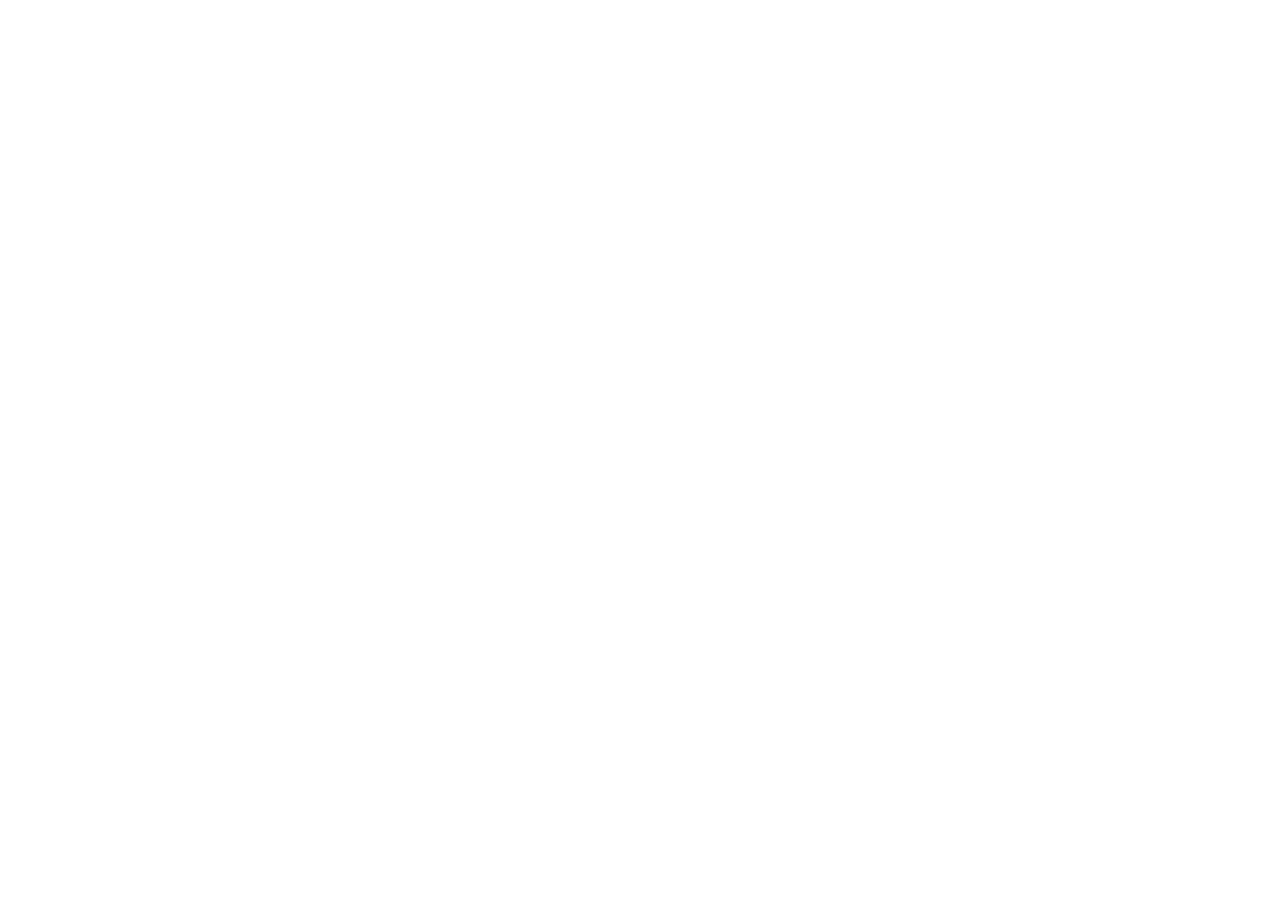
==== index.html @ 65bf6396 "commit inicial" ====
<!DOCTYPE html>
<html lang="pt-br">
<head>
  <meta charset="UTF-8">
  <meta http-equiv="X-UA-Compatible" content="IE=edge">
  <meta name="viewport" content="width=device-width, initial-scale=1.0">
  <meta name="description" content="Bicicletas elétricas de alta precisão e qualidade, feitas sob medida para o cliente. Explore o mundo na sua velocidade com a Bikcraft.">
  <link rel="stylesheet" href="css/style.css">
  <title>Bikcraft - Bicicletas Elétricas
  </title>
</head>
<body>
  
</body>
</html>
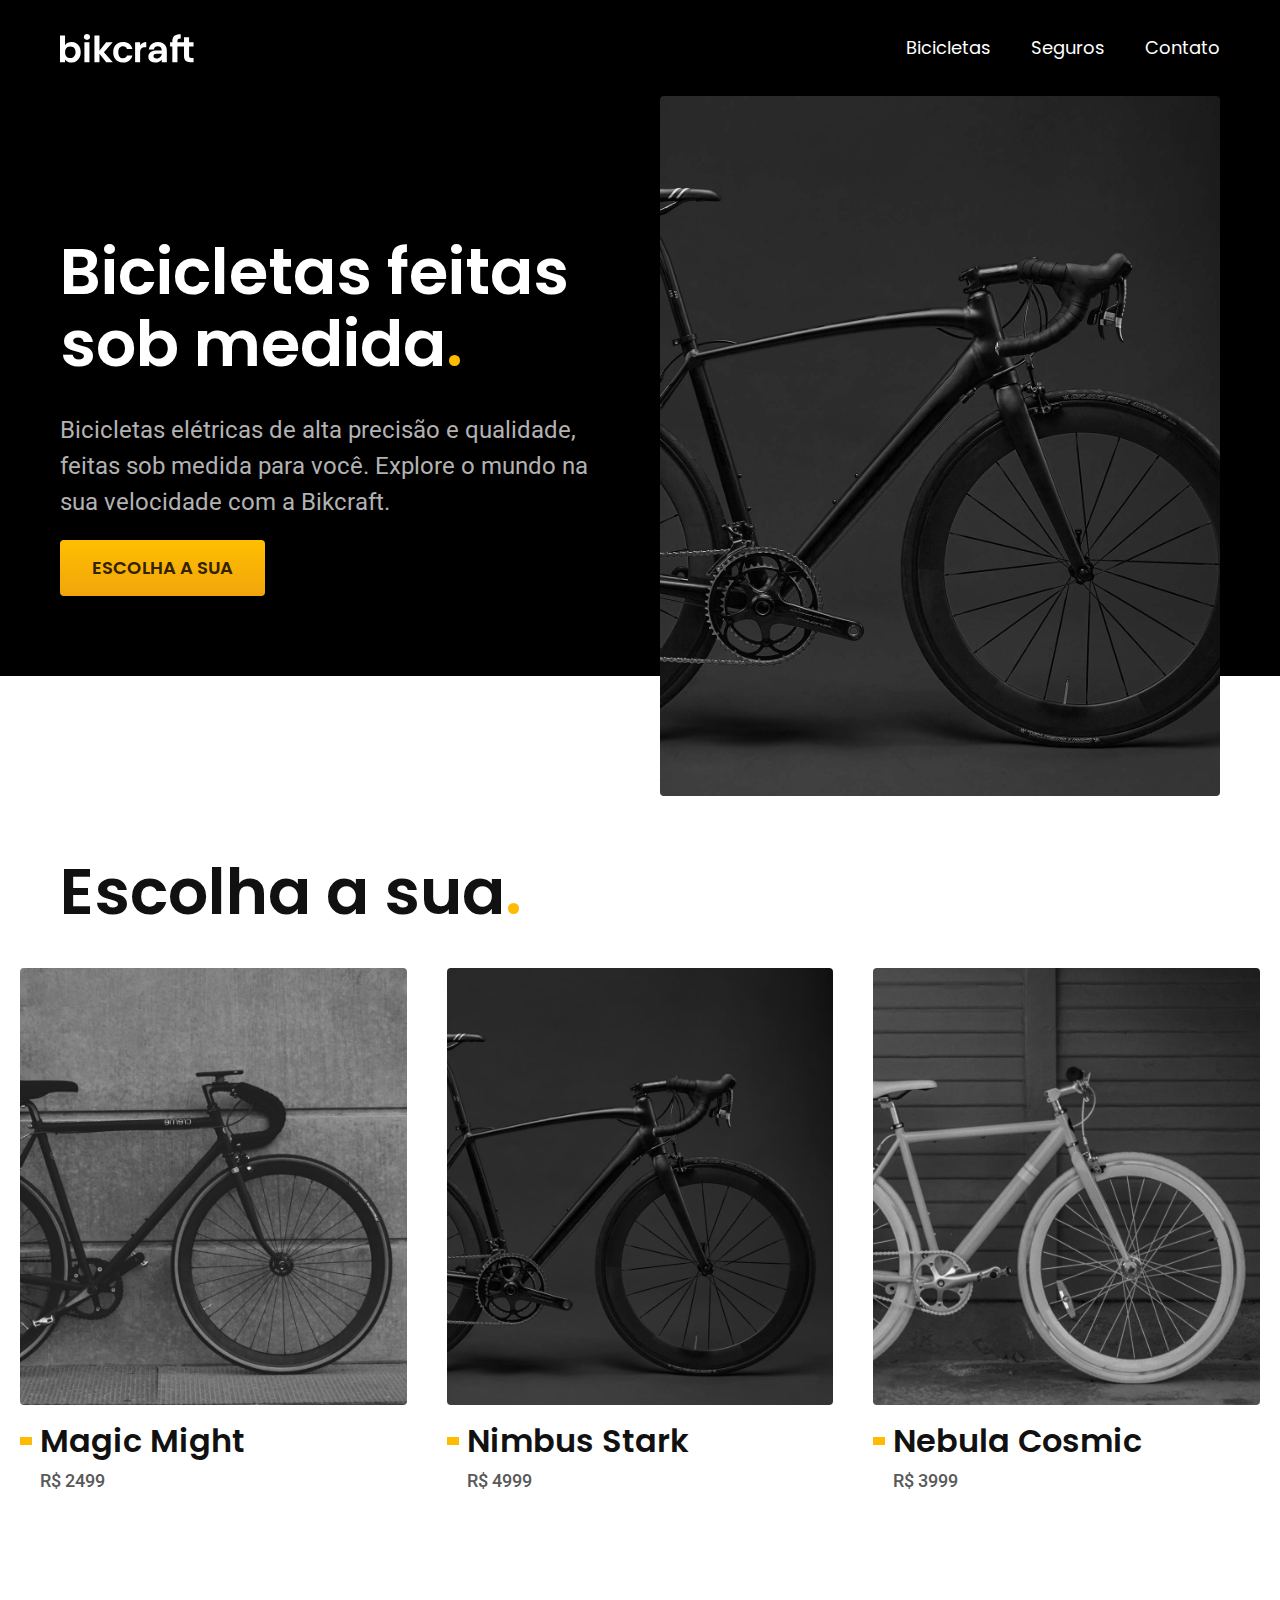
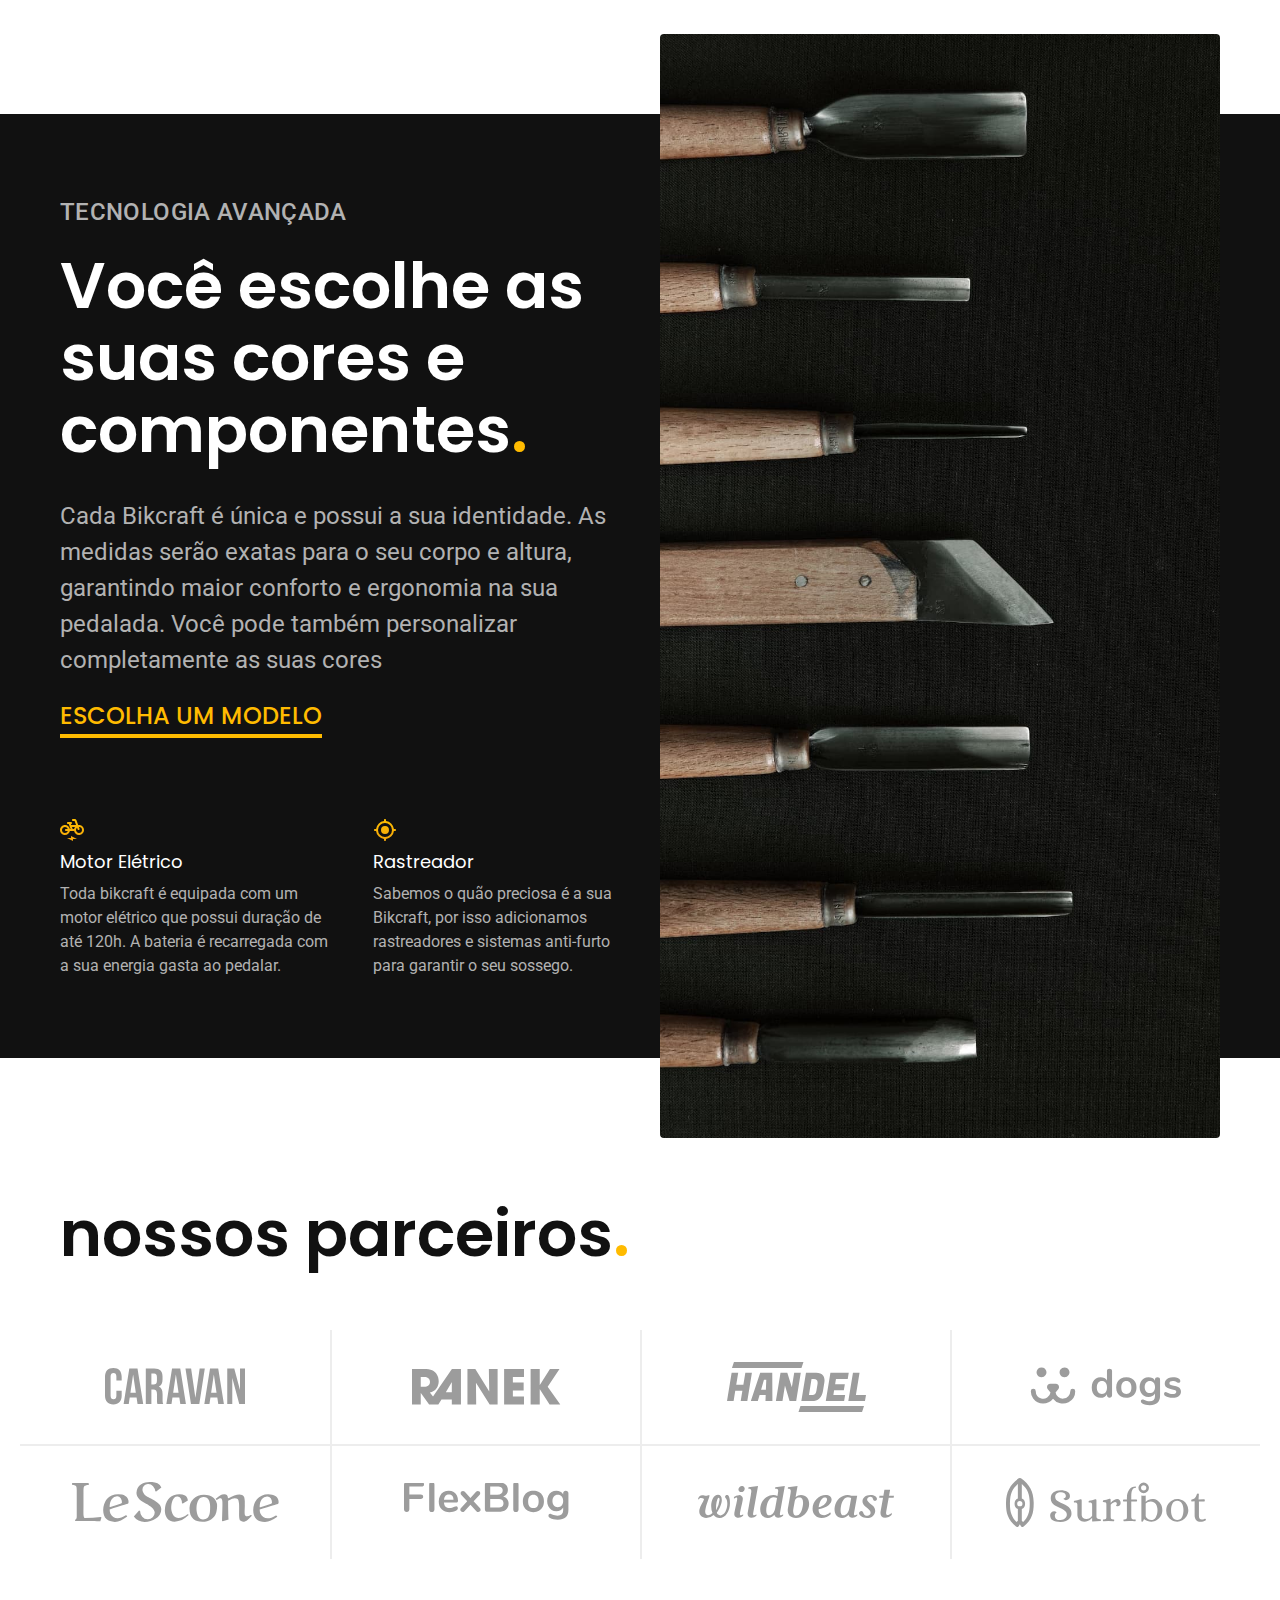
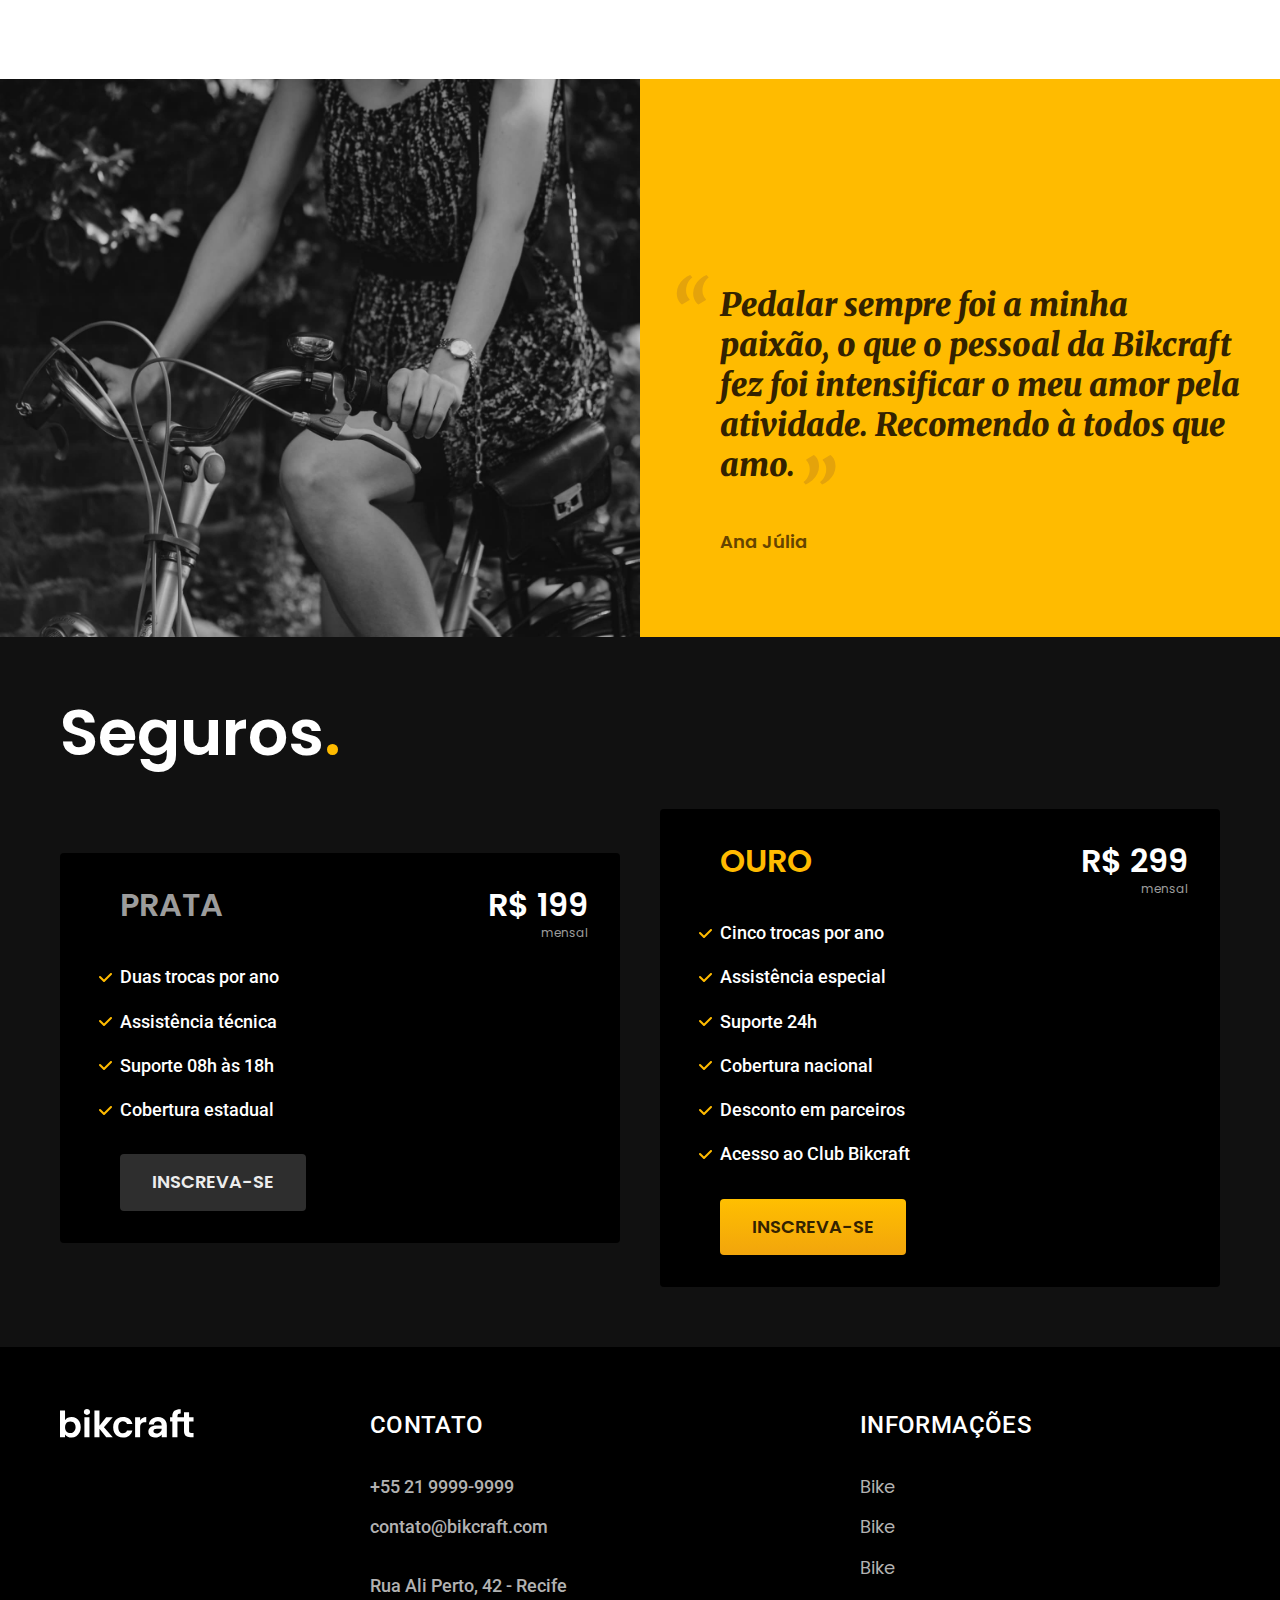
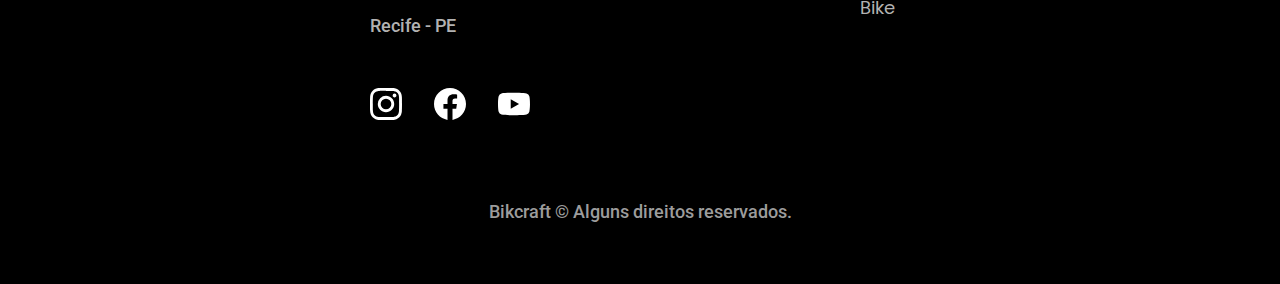
==== commit 44397d90: "projeto bikcraft" ====
--- a/index.html
+++ b/index.html
@@ -5,11 +5,187 @@
   <meta http-equiv="X-UA-Compatible" content="IE=edge">
   <meta name="viewport" content="width=device-width, initial-scale=1.0">
   <meta name="description" content="Bicicletas elétricas de alta precisão e qualidade, feitas sob medida para o cliente. Explore o mundo na sua velocidade com a Bikcraft.">
-  <link rel="stylesheet" href="css/style.css">
-  <title>Bikcraft - Bicicletas Elétricas
-  </title>
+  <link rel="stylesheet" href="./css/style.css">
+  <link rel="preconnect" href="https://fonts.googleapis.com">
+  <link rel="preconnect" href="https://fonts.gstatic.com" crossorigin>
+  <link href="https://fonts.googleapis.com/css2?family=Merriweather:ital,wght@1,900&family=Poppins:wght@400;600&family=Roboto:wght@400;500&display=swap" rel="stylesheet">
+  <title>Bikcraft - Bicicletas Elétricas</title>  
 </head>
+
+
 <body>
-  
+  <header class="header-bg">
+    <div class="container header">
+      <a href="./">
+        <img src="img/bikcraft.svg" alt="Bikcraft">
+      </a>
+        <nav aria-label="primaria">
+        <ul class="header-menu font-1-m cor-0">
+          <li><a href="./bicicletas.html">Bicicletas</a></li>
+          <li><a href="./seguros.html">Seguros</a></li>
+          <li><a href="./contato.html">Contato</a></li>
+        </ul>
+      </nav>
+    </div>
+  </header>
+
+  <main class="introducao-bg">
+    <div class="container introducao">
+      <div class="introducao-conteudo">
+        <h1 class="font-1-xxl cor-0">Bicicletas feitas sob medida<span class="cor-p1">.</span></h1>
+        <p class="font-2-l cor-5">Bicicletas elétricas de alta precisão e qualidade, feitas sob medida para você. Explore o mundo na sua velocidade com a Bikcraft.</p>
+        <a class="botao" href="./bicicletas.html">Escolha a sua</a>
+      </div>
+      <div>
+        <img src="./img/fotos/introducao.jpg" alt="Bicicleta elétrica preta.">
+      </div>  
+    </div>
+  </main>
+
+  <article class="bicicletas-lista">
+    <h2 class="container font-1-xxl">Escolha a sua<span class="cor-p1">.</span></h2>
+    <ul>
+      <li>
+        <a href="./bicicletas/magic.html">
+          <img src="./img/bicicletas/magic-home.jpg" alt="Bicicleta preta"> 
+          <h3 class="font-1-xl">Magic Might</h3>
+          <span class="font-2-m cor-8">R$ 2499</span>
+        </a>
+      </li>
+      <li>
+        <a href="./bicicletas/magic.html">
+          <img src="./img/bicicletas/nimbus-home.jpg" alt="Bicicleta preta"> 
+          <h3 class="font-1-xl">Nimbus Stark</h3>
+          <span class="font-2-m cor-8">R$ 4999</span>
+        </a>
+      </li>
+      <li>
+        <a href="./bicicletas/magic.html">
+          <img src="./img/bicicletas/nebula-home.jpg" alt="Bicicleta preta"> 
+          <h3 class="font-1-xl">Nebula Cosmic</h3>
+          <span class="font-2-m cor-8">R$ 3999</span>
+        </a>
+      </li>
+    </ul>
+  </article>
+
+  <article class="tecnologia-bg">
+    <div class="container tecnologia">
+      <div class="tecnologia-conteudo">
+        <span class="font-2-l-b cor-5">Tecnologia Avançada</span>
+        <h2 class="font-1-xxl cor-0">Você escolhe as suas cores e componentes<span class="cor-p1">.</span>
+        </h2>
+        <p class="font-2-l cor-5">Cada Bikcraft é única e possui a sua identidade. As medidas serão exatas para o seu corpo e altura, garantindo maior conforto e ergonomia na sua pedalada. Você pode também personalizar completamente as suas cores</p>
+        <a class="link" href="./bicicletas.html">Escolha um modelo</a>
+        <div class="tecnologia-vantagens">
+          <div>
+            <img src="./img/icones/eletrica.svg" alt="">
+            <h3 class="font-1-m cor-0">Motor Elétrico</h3>
+            <p class="font-2-s cor-5">Toda bikcraft é equipada com um motor elétrico que possui duração de até 120h. A bateria é recarregada com a sua energia gasta ao pedalar.</p>
+          </div>
+          <div>
+            <img src="./img/icones/rastreador.svg" alt="">
+            <h3 class="font-1-m cor-0">Rastreador</h3>
+            <p class="font-2-s cor-5">Sabemos o quão preciosa é a sua Bikcraft, por isso adicionamos rastreadores e sistemas anti-furto para garantir o seu sossego.</p>
+          </div>
+        </div>
+
+      </div>
+
+      <div class="tecnologia-imagem">
+        <img src="./img/fotos/tecnologia.jpg" alt="">
+      </div>
+    </div>
+  </article>
+
+  <section class="parceiros" aria-label="Nossos Parceiros">
+    <h2 class="container font-1-xxl">nossos parceiros<span class="cor-p1">.</span></h2>
+      <ul>
+        <li><img src="./img/parceiros/caravan.svg" alt="Caravan"></li>        
+        <li><img src="./img/parceiros/ranek.svg" alt="ranek"></li>
+        <li><img src="./img/parceiros/handel.svg" alt="handel"></li>
+        <li><img src="./img/parceiros/dogs.svg" alt="dogs"></li>
+        <li><img src="./img/parceiros/lescone.svg" alt="lescone"></li>
+        <li><img src="./img/parceiros/flexblog.svg" alt="flexblog"></li>
+        <li><img src="./img/parceiros/wildbeast.svg" alt="wildbeast"></li>
+        <li><img src="./img/parceiros/surfbot.svg" alt="surfbot"></li>
+      </ul>
+  </section>
+
+  <section class="depoimento" aria-label="Depoimentos">
+    <div>
+      <img src="./img/fotos/depoimento.jpg" alt="pessoa pedalando uma bikcraft">
+    </div>
+    <div class="depoimento-conteudo">
+      <blockquote class="font-1-xl cor-p5">
+        <p>Pedalar sempre foi a minha paixão, o que o pessoal da Bikcraft fez foi intensificar o meu amor pela atividade. Recomendo à todos que amo.</p>
+        <span class="font-1-m-b cor-p4">Ana Júlia</span>
+      </blockquote>
+    </div>
+  </section>
+
+  <article class="seguros-bg">
+    <div class="container seguros">
+      <h2 class="font-1-xxl cor-0">Seguros<span class="cor-p1">.</span></h2>
+      
+      <div class="seguros-item">
+        <h3 class="font-1-xl cor-6">PRATA</h3>
+        <span class="font-1-xl cor-0">R$ 199 <span class="font-1-xs cor-6">mensal</span></span>
+        <ul class="font-2-m cor-0">
+          <li>Duas trocas por ano</li>
+          <li>Assistência técnica</li>
+          <li>Suporte 08h às 18h</li>
+          <li>Cobertura estadual</li>
+        </ul>
+        <a class="botao secundario" href="./orcamento/html">Inscreva-se</a>
+      </div>
+
+      <div class="seguros-item">
+        <h3 class="font-1-xl cor-p1">OURO</h3>
+        <span class="font-1-xl cor-0">R$ 299 <span class="font-1-xs cor-6">mensal</span></span>
+        <ul class="font-2-m cor-0">
+          <li>Cinco trocas por ano</li>
+          <li>Assistência especial</li>
+          <li>Suporte 24h</li>
+          <li>Cobertura nacional</li>
+          <li>Desconto em parceiros</li>
+          <li>Acesso ao Club Bikcraft</li>
+        </ul>
+        <a class="botao" href="./orcamento/html">Inscreva-se</a>
+      </div>
+    </div>
+  </article>
+
+  <footer class="footer-bg">
+    <div class="footer container">
+      <img src="/img/bikcraft.svg" alt="bikcraft">
+      <div class="footer-contato">
+        <h3 class="font-2-l-b cor-0">Contato</h3>
+        <ul class="font-2-m cor-5">
+          <li><a href="tel:+552199999999">+55 21 9999-9999</a></li>
+          <li><a href="mailto:contato@bikcraft.com">contato@bikcraft.com</a></li>
+          <li>Rua Ali Perto, 42 - Recife</li>
+          <li>Recife - PE</li>
+        </ul>
+        <div class="footer-redes">
+          <a href="#"><img src="./img/redes/instagram.svg" alt="instagram"></a>
+          <a href="#"><img src="./img/redes/facebook.svg" alt="facebook"></a>
+          <a href="#"><img src="./img/redes/youtube.svg" alt="youtube"></a>
+        </div>
+      </div>
+      <div class="footer-informacoes">
+        <h3 class="font-2-l-b cor-0">Informações</h3>
+        <nav>
+          <ul class="font-1-m cor-5">
+            <li><a href="./bicletas.html">Bike</a></li>            
+            <li><a href="./bicletas.html">Bike</a></li>            
+            <li><a href="./bicletas.html">Bike</a></li>   
+            <li><a href="./bicletas.html">Bike</a></li>   
+          </ul>
+        </nav>
+      </div>
+      <p class="footer-copy font-2-m cor-6">Bikcraft © Alguns direitos reservados.</p>
+    </div>
+  </footer>
 </body>
 </html>--- a/css/style.css
+++ b/css/style.css
@@ -0,0 +1,29 @@
+@import "./global.css";
+@import "./tipografia.css";
+@import "./cores.css";
+
+@import "./header.css";
+@import "./footer.css";
+
+/* Utilidades */
+@import "./componentes.css";
+
+/* Home */
+@import "./introducao.css";
+@import "./tecnologia.css";
+@import "./parceiros.css";
+@import "./depoimento.css";
+
+/* Bicicletas */
+@import "./bicicletas-lista.css";
+@import "./bicicletas/bicicletas.css";
+@import "./bicicletas/bicicleta-ind.css";
+@import "./bicicletas/seguro.css";
+
+/* Seguros */
+@import "./seguros.css";
+@import "./perguntas.css";
+@import "./vantangens.css";
+
+/* termos */
+@import "./termos/termos.css"
